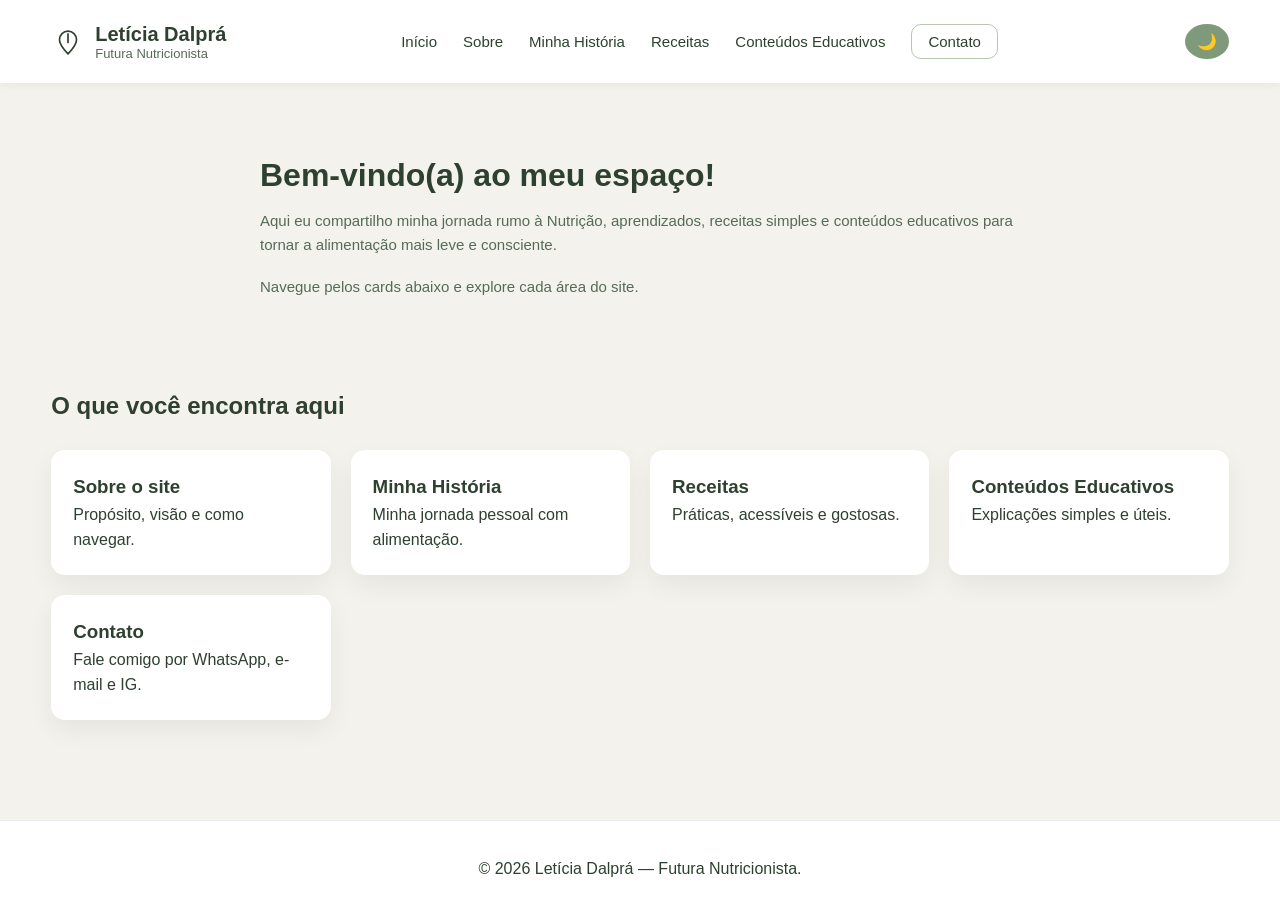
==== index.html @ 071155ed "Add files via upload" ====
<!doctype html>
<html lang="pt-BR">
<head>
  <meta charset="utf-8"/>
  <meta name="viewport" content="width=device-width, initial-scale=1"/>
  <title>Letícia Dalprá — Início</title>
  <link rel="stylesheet" href="style.css">
</head>
<body>

<header class="site-header">
  <div class="container header-inner">
    <div class="brand">
      <svg viewBox="0 0 24 24" width="34" height="34" fill="none" stroke="currentColor" stroke-width="1.2">
        <path d="M12 21s-6-5.5-6-10a6 6 0 0 1 12 0c0 4.5-6 10-6 10z"/><path d="M12 7v6" stroke-linecap="round"/>
      </svg>
      <div>
        <h1>Letícia Dalprá</h1>
        <p class="micro">Futura Nutricionista</p>
      </div>
    </div>

    <nav class="main-nav">
      <ul>
        <li><a href="index.html">Início</a></li>
        <li><a href="sobre.html">Sobre</a></li>
        <li><a href="historia.html">Minha História</a></li>
        <li><a href="receitas.html">Receitas</a></li>
        <li><a href="conteudos.html">Conteúdos Educativos</a></li>
        <li><a href="contato.html" class="btn-ghost">Contato</a></li>
      </ul>
    </nav>

    <button id="darkToggle" class="dark-toggle" aria-label="Alternar modo escuro">🌙</button>
  </div>
</header>

<section class="hero-pro index-intro">
  <div class="container hero-pro-inner single-col">
    <div class="hero-pro-text fade-in">
      <h2 class="hero-pro-nome">Bem-vindo(a) ao meu espaço!</h2>
      <p class="hero-pro-desc">
        Aqui eu compartilho minha jornada rumo à Nutrição, aprendizados, receitas simples
        e conteúdos educativos para tornar a alimentação mais leve e consciente.
      </p>
      <p class="hero-pro-desc">
        Navegue pelos cards abaixo e explore cada área do site.
      </p>
    </div>
  </div>
</section>

<section class="index-cards">
  <div class="container">
    <h2 class="index-cards-title">O que você encontra aqui</h2>
    <div class="index-cards-grid">
      <a href="sobre.html" class="index-card slide-up"><h3>Sobre o site</h3><p>Propósito, visão e como navegar.</p></a>
      <a href="historia.html" class="index-card slide-up"><h3>Minha História</h3><p>Minha jornada pessoal com alimentação.</p></a>
      <a href="receitas.html" class="index-card slide-up"><h3>Receitas</h3><p>Práticas, acessíveis e gostosas.</p></a>
      <a href="conteudos.html" class="index-card slide-up"><h3>Conteúdos Educativos</h3><p>Explicações simples e úteis.</p></a>
      <a href="contato.html" class="index-card slide-up"><h3>Contato</h3><p>Fale comigo por WhatsApp, e-mail e IG.</p></a>
    </div>
  </div>
</section>

<footer class="site-footer">
  <div class="container">
    <p>© <span id="year"></span> Letícia Dalprá — Futura Nutricionista.</p>
  </div>
</footer>

<script>
  // ano
  document.getElementById('year').textContent = new Date().getFullYear();
  // dark mode
  const toggle = document.getElementById('darkToggle');
  if(localStorage.getItem('darkMode') === 'true'){ document.documentElement.classList.add('dark'); }
  toggle.addEventListener('click', () => {
    document.documentElement.classList.toggle('dark');
    localStorage.setItem('darkMode', document.documentElement.classList.contains('dark'));
  });
</script>
</body>
</html>
---- style.css ----
/* ===========================
   VARIÁVEIS + BASE
=========================== */
:root {
  --sage-900: #2e4030;
  --sage-700: #556b56;
  --sage-500: #7f9a7b;
  --sage-300: #b7c7b0;

  --sand-100: #f4f2ec;
  --white: #ffffff;

  --ease: cubic-bezier(0.25, 0.1, 0.25, 1);

  /* modo claro */
  --bg-light: #f4f2ec;
  --text-light: #2e4030;
  --card-light: #ffffff;
  --accent-light: #7f9a7b;

  /* modo escuro */
  --bg-dark: #1d1f1b;
  --text-dark: #e6e6e6;
  --card-dark: #2a2c27;
  --accent-dark: #b4e2b0;
}

* {
  margin: 0;
  padding: 0;
  box-sizing: border-box;
}

body {
  font-family: "Poppins", sans-serif;
  background: var(--sand-100);
  color: var(--sage-900);
  line-height: 1.6;
}

img {
  max-width: 100%;
  display: block;
}

.container {
  width: min(1200px, 92%);
  margin: auto;
}

/* ===========================
   HEADER
=========================== */
.site-header {
  position: fixed;
  top: 0;
  width: 100%;
  background: var(--white);
  box-shadow: 0 2px 10px rgba(0, 0, 0, 0.05);
  z-index: 900;
}

.header-inner {
  display: flex;
  justify-content: space-between;
  align-items: center;
  padding: 18px 0;
}

.brand {
  display: flex;
  gap: 10px;
  align-items: center;
}

.brand h1 {
  font-size: 20px;
  font-weight: 700;
  color: var(--sage-900);
}

.micro {
  font-size: 13px;
  margin-top: -6px;
  color: var(--sage-700);
}

.main-nav ul {
  display: flex;
  gap: 26px;
  list-style: none;
}

.main-nav a {
  text-decoration: none;
  font-size: 15px;
  color: var(--sage-900);
  transition: 0.25s var(--ease);
}

.main-nav a:hover {
  color: var(--sage-500);
}

.btn-ghost {
  padding: 8px 16px;
  border-radius: 10px;
  border: 1.5px solid var(--sage-300);
}

/* botão dark mode */
.dark-toggle {
  background: var(--sage-500);
  border: none;
  color: white;
  cursor: pointer;
  padding: 8px 12px;
  border-radius: 50%;
  font-size: 16px;
  transition: 0.25s;
  margin-left: 12px;
}

.dark-toggle:hover {
  background: var(--sage-700);
}

/* ===========================
   HERO
=========================== */
.hero-pro {
  padding-top: 150px;
  padding-bottom: 70px;
}

.hero-pro-inner.single-col {
  text-align: left;
  max-width: 760px;
}

.hero-pro-nome {
  font-size: 32px;
  font-weight: 700;
  margin-bottom: 8px;
}

.hero-pro-desc {
  margin-bottom: 18px;
  color: var(--sage-700);
  font-size: 15px;
}

/* ===========================
   HOME - CARDS
=========================== */
.index-cards {
  padding-bottom: 100px;
}

.index-cards-title {
  font-size: 24px;
  margin-bottom: 24px;
  font-weight: 600;
}

.index-cards-grid {
  display: grid;
  grid-template-columns: repeat(auto-fit, minmax(260px, 1fr));
  gap: 20px;
}

.index-card {
  background: #fff;
  padding: 22px;
  border-radius: 14px;
  box-shadow: 0 10px 26px rgba(0,0,0,0.06);
  text-decoration: none;
  color: var(--sage-900);
  transition: 0.25s var(--ease);
}

.index-card:hover {
  transform: translateY(-4px);
}

/* ===========================
   SOBRE
=========================== */
.sobre-pro {
  padding-top: 170px;
  padding-bottom: 80px;
}

.sobre-pro-inner.no-photo {
  max-width: 760px;
}

.sobre-pro-titulo {
  font-size: 30px;
  margin-bottom: 22px;
  position: relative;
}

.sobre-pro-titulo::after {
  content: "";
  width: 70px;
  height: 3px;
  background: var(--sage-500);
  border-radius: 3px;
  display: block;
  margin-top: 8px;
}

.sobre-pro-desc {
  margin-bottom: 22px;
  line-height: 1.75;
  color: var(--sage-700);
}

/* ===========================
   HISTÓRIA - FOTO LATERAL
=========================== */
.historia-pro {
  padding-top: 150px;
  padding-bottom: 80px;
}

.historia-pro-inner {
  display: grid;
  grid-template-columns: 340px 1fr;
  gap: 40px;
}

.historia-pro-foto img {
  width: 100%;
  height: 420px;
  object-fit: cover;
  border-radius: 12px;
}

/* ===========================
   RECEITAS + CONTEÚDOS — CARDS
=========================== */
.receitas-section {
  padding-top: 150px;
  padding-bottom: 80px;
}

.receitas-grid {
  display: grid;
  grid-template-columns: repeat(auto-fit, minmax(260px, 1fr));
  gap: 22px;
}

.receita-card {
  background: #fff;
  border-radius: 14px;
  padding: 12px;
  text-decoration: none;
  color: var(--sage-900);
  box-shadow: 0 12px 28px rgba(0,0,0,0.06);
  transition: 0.25s;
}

.receita-card:hover {
  transform: translateY(-4px);
}

.receita-card img {
  width: 100%;
  height: 180px;
  border-radius: 10px;
  object-fit: cover;
}

.receita-card h3 {
  margin-top: 12px;
  text-align: center;
  font-size: 17px;
}

/* ===========================
   RECEITA INDIVIDUAL
=========================== */
.receita-page {
  padding-top: 150px;
  padding-bottom: 60px;
}

.receita-foto {
  width: 100%;
  height: 280px;
  border-radius: 12px;
  object-fit: cover;
  margin-bottom: 22px;
}

.receita-title {
  font-size: 28px;
  margin-bottom: 16px;
}

.btn-voltar {
  display: inline-block;
  margin-top: 35px;
  padding: 10px 18px;
  background: var(--sage-500);
  color: #fff;
  text-decoration: none;
  border-radius: 10px;
  float: right;
  transition: 0.25s;
}

.btn-voltar:hover {
  background: var(--sage-700);
}

/* ===========================
   CONTATO - CARDS + FOTO
=========================== */
.contato-pro {
  padding-top: 150px;
  padding-bottom: 80px;
}

.contato-inner {
  display: grid;
  grid-template-columns: 1fr 320px;
  gap: 40px;
}

.contato-title {
  font-size: 28px;
  font-weight: 600;
  margin-bottom: 12px;
}

.contato-sub {
  margin-bottom: 24px;
  color: var(--sage-700);
}

.card-click {
  display: flex;
  align-items: center;
  gap: 14px;
  padding: 18px;
  background: #fff;
  border-radius: 14px;
  text-decoration: none;
  color: var(--sage-900);
  box-shadow: 0 10px 24px rgba(0,0,0,0.07);
  transition: 0.25s;
}

.card-click:hover {
  transform: translateY(-4px);
}

.card-click svg {
  stroke: var(--sage-500);
  transition: 0.25s;
}

.card-click:hover svg {
  stroke: var(--sage-700);
}

.contato-foto img {
  width: 100%;
  height: 320px;
  border-radius: 14px;
  object-fit: cover;
}

/* botão enviar */
.btn-fale {
  display: block;
  margin-top: 25px;
  padding: 14px;
  background: var(--sage-500);
  color: #fff;
  border-radius: 12px;
  font-weight: 600;
  text-align: center;
  text-decoration: none;
}

/* ===========================
   FOOTER
=========================== */
.site-footer {
  padding: 35px;
  background: var(--white);
  border-top: 1px solid rgba(0,0,0,0.08);
  text-align: center;
}

.site-footer a {
  text-decoration: none;
  color: var(--sage-700);
}

/* ===========================
   DARK MODE
=========================== */

.dark body {
  background: var(--bg-dark);
  color: var(--text-dark);
}

.dark .site-header {
  background: #252722;
}

.dark .main-nav a {
  color: var(--text-dark);
}

.dark .index-card,
.dark .receita-card,
.dark .card-click,
.dark .card {
  background: var(--card-dark);
}

.dark h1, .dark h2, .dark h3, .dark p, .dark li {
  color: var(--text-dark);
}

.dark .btn-fale {
  background: var(--accent-dark);
  color: #1d1f1b;
}

/* ===========================
   ANIMAÇÕES
=========================== */

.fade-in {
  opacity: 0;
  animation: fadeIn 0.7s ease forwards;
}

.slide-up {
  opacity: 0;
  transform: translateY(20px);
  animation: slideUp 0.7s ease forwards;
}

@keyframes fadeIn { to { opacity: 1; } }
@keyframes slideUp { to { opacity: 1; transform: translateY(0); } }

/* ===========================
   RESPONSIVO
=========================== */
@media(max-width: 900px){

  .main-nav ul {
    display: none;
  }

  .nav-toggle {
    display: block;
  }

  .historia-pro-inner,
  .contato-inner {
    grid-template-columns: 1fr;
  }

  .contato-foto img {
    height: 300px;
    margin-top: 20px;
  }
}
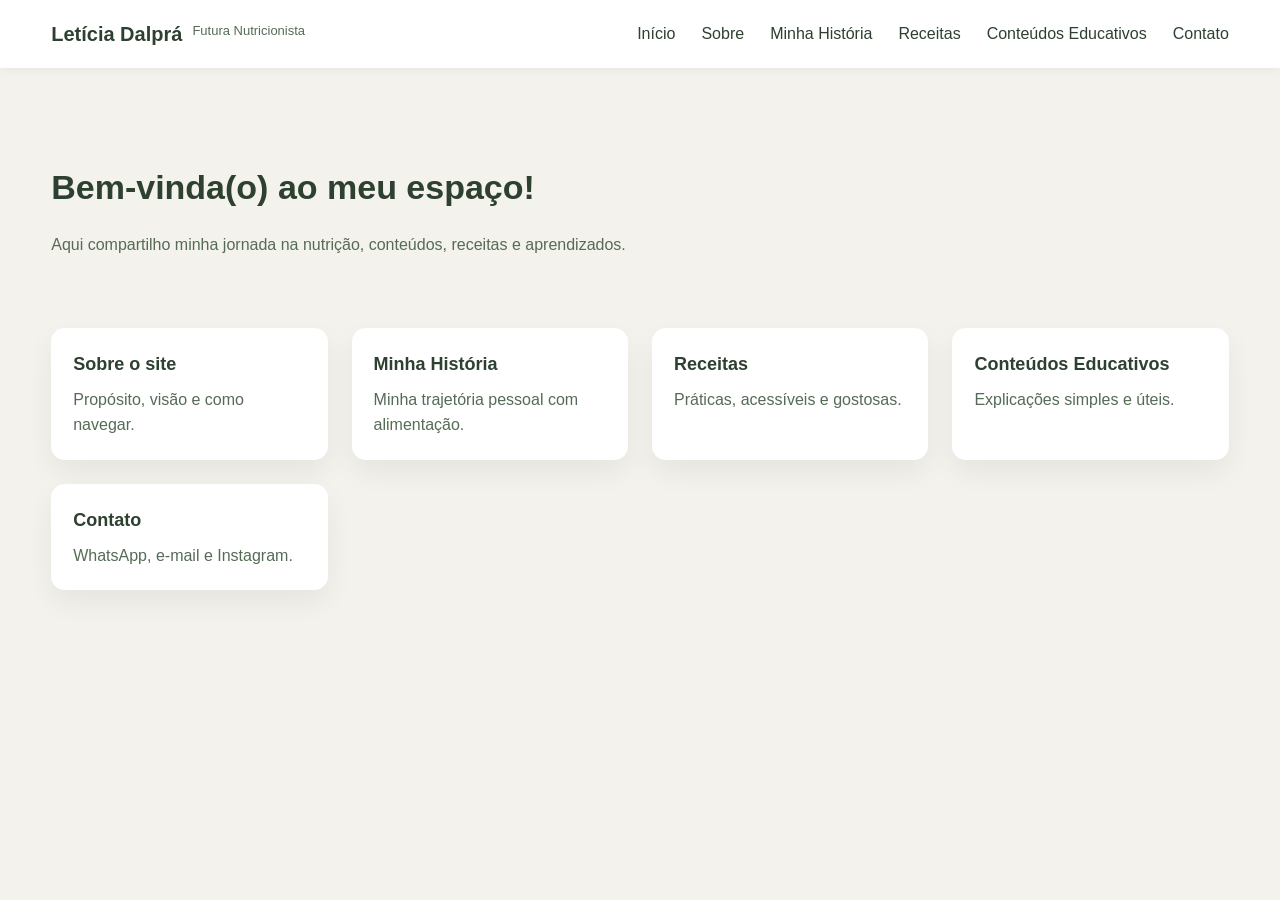
==== commit d017680c: "Update index.html" ====
--- a/index.html
+++ b/index.html
@@ -1,23 +1,18 @@
-<!doctype html>
+<!DOCTYPE html>
 <html lang="pt-BR">
 <head>
-  <meta charset="utf-8"/>
-  <meta name="viewport" content="width=device-width, initial-scale=1"/>
-  <title>Letícia Dalprá — Início</title>
+  <meta charset="UTF-8">
+  <meta name="viewport" content="width=device-width, initial-scale=1.0">
+  <title>Letícia Dalprá — Futura Nutricionista</title>
   <link rel="stylesheet" href="style.css">
 </head>
+
 <body>
-
 <header class="site-header">
   <div class="container header-inner">
     <div class="brand">
-      <svg viewBox="0 0 24 24" width="34" height="34" fill="none" stroke="currentColor" stroke-width="1.2">
-        <path d="M12 21s-6-5.5-6-10a6 6 0 0 1 12 0c0 4.5-6 10-6 10z"/><path d="M12 7v6" stroke-linecap="round"/>
-      </svg>
-      <div>
-        <h1>Letícia Dalprá</h1>
-        <p class="micro">Futura Nutricionista</p>
-      </div>
+      <h1>Letícia Dalprá</h1>
+      <div class="micro">Futura Nutricionista</div>
     </div>
 
     <nav class="main-nav">
@@ -27,58 +22,47 @@
         <li><a href="historia.html">Minha História</a></li>
         <li><a href="receitas.html">Receitas</a></li>
         <li><a href="conteudos.html">Conteúdos Educativos</a></li>
-        <li><a href="contato.html" class="btn-ghost">Contato</a></li>
+        <li><a href="contato.html">Contato</a></li>
       </ul>
     </nav>
-
-    <button id="darkToggle" class="dark-toggle" aria-label="Alternar modo escuro">🌙</button>
   </div>
 </header>
 
-<section class="hero-pro index-intro">
-  <div class="container hero-pro-inner single-col">
-    <div class="hero-pro-text fade-in">
-      <h2 class="hero-pro-nome">Bem-vindo(a) ao meu espaço!</h2>
-      <p class="hero-pro-desc">
-        Aqui eu compartilho minha jornada rumo à Nutrição, aprendizados, receitas simples
-        e conteúdos educativos para tornar a alimentação mais leve e consciente.
-      </p>
-      <p class="hero-pro-desc">
-        Navegue pelos cards abaixo e explore cada área do site.
-      </p>
-    </div>
+<section class="hero container">
+  <h2>Bem-vinda(o) ao meu espaço!</h2>
+  <p>Aqui compartilho minha jornada na nutrição, conteúdos, receitas e aprendizados.</p>
+</section>
+
+<section class="index-cards container">
+  <div class="index-cards-grid">
+
+    <a href="sobre.html" class="index-card">
+      <h3>Sobre o site</h3>
+      <p>Propósito, visão e como navegar.</p>
+    </a>
+
+    <a href="historia.html" class="index-card">
+      <h3>Minha História</h3>
+      <p>Minha trajetória pessoal com alimentação.</p>
+    </a>
+
+    <a href="receitas.html" class="index-card">
+      <h3>Receitas</h3>
+      <p>Práticas, acessíveis e gostosas.</p>
+    </a>
+
+    <a href="conteudos.html" class="index-card">
+      <h3>Conteúdos Educativos</h3>
+      <p>Explicações simples e úteis.</p>
+    </a>
+
+    <a href="contato.html" class="index-card">
+      <h3>Contato</h3>
+      <p>WhatsApp, e-mail e Instagram.</p>
+    </a>
+
   </div>
 </section>
 
-<section class="index-cards">
-  <div class="container">
-    <h2 class="index-cards-title">O que você encontra aqui</h2>
-    <div class="index-cards-grid">
-      <a href="sobre.html" class="index-card slide-up"><h3>Sobre o site</h3><p>Propósito, visão e como navegar.</p></a>
-      <a href="historia.html" class="index-card slide-up"><h3>Minha História</h3><p>Minha jornada pessoal com alimentação.</p></a>
-      <a href="receitas.html" class="index-card slide-up"><h3>Receitas</h3><p>Práticas, acessíveis e gostosas.</p></a>
-      <a href="conteudos.html" class="index-card slide-up"><h3>Conteúdos Educativos</h3><p>Explicações simples e úteis.</p></a>
-      <a href="contato.html" class="index-card slide-up"><h3>Contato</h3><p>Fale comigo por WhatsApp, e-mail e IG.</p></a>
-    </div>
-  </div>
-</section>
-
-<footer class="site-footer">
-  <div class="container">
-    <p>© <span id="year"></span> Letícia Dalprá — Futura Nutricionista.</p>
-  </div>
-</footer>
-
-<script>
-  // ano
-  document.getElementById('year').textContent = new Date().getFullYear();
-  // dark mode
-  const toggle = document.getElementById('darkToggle');
-  if(localStorage.getItem('darkMode') === 'true'){ document.documentElement.classList.add('dark'); }
-  toggle.addEventListener('click', () => {
-    document.documentElement.classList.toggle('dark');
-    localStorage.setItem('darkMode', document.documentElement.classList.contains('dark'));
-  });
-</script>
 </body>
-</html>+</html>
--- a/style.css
+++ b/style.css
@@ -12,40 +12,34 @@
 
   --ease: cubic-bezier(0.25, 0.1, 0.25, 1);
 
-  /* modo claro */
   --bg-light: #f4f2ec;
   --text-light: #2e4030;
   --card-light: #ffffff;
   --accent-light: #7f9a7b;
 
-  /* modo escuro */
   --bg-dark: #1d1f1b;
   --text-dark: #e6e6e6;
   --card-dark: #2a2c27;
   --accent-dark: #b4e2b0;
 }
 
-* {
-  margin: 0;
-  padding: 0;
-  box-sizing: border-box;
-}
+* { margin: 0; padding: 0; box-sizing: border-box; }
 
 body {
   font-family: "Poppins", sans-serif;
-  background: var(--sand-100);
+  background: var(--bg-light);
   color: var(--sage-900);
   line-height: 1.6;
+}
+
+.container {
+  width: min(1200px, 92%);
+  margin: auto;
 }
 
 img {
   max-width: 100%;
   display: block;
-}
-
-.container {
-  width: min(1200px, 92%);
-  margin: auto;
 }
 
 /* ===========================
@@ -56,8 +50,8 @@
   top: 0;
   width: 100%;
   background: var(--white);
-  box-shadow: 0 2px 10px rgba(0, 0, 0, 0.05);
-  z-index: 900;
+  box-shadow: 0 2px 10px rgba(0,0,0,0.05);
+  z-index: 999;
 }
 
 .header-inner {
@@ -68,411 +62,219 @@
 }
 
 .brand {
-  display: flex;
-  gap: 10px;
-  align-items: center;
+  display:flex;
+  gap:10px;
+  align-items:center;
 }
 
 .brand h1 {
-  font-size: 20px;
-  font-weight: 700;
-  color: var(--sage-900);
+  font-size:20px;
+  font-weight:700;
 }
 
 .micro {
-  font-size: 13px;
-  margin-top: -6px;
-  color: var(--sage-700);
+  font-size:13px;
+  margin-top:-6px;
+  color:var(--sage-700);
 }
 
 .main-nav ul {
-  display: flex;
-  gap: 26px;
-  list-style: none;
+  list-style:none;
+  display:flex;
+  gap:26px;
 }
 
 .main-nav a {
-  text-decoration: none;
-  font-size: 15px;
-  color: var(--sage-900);
-  transition: 0.25s var(--ease);
-}
-
-.main-nav a:hover {
-  color: var(--sage-500);
-}
-
-.btn-ghost {
-  padding: 8px 16px;
-  border-radius: 10px;
-  border: 1.5px solid var(--sage-300);
-}
-
-/* botão dark mode */
-.dark-toggle {
-  background: var(--sage-500);
-  border: none;
-  color: white;
-  cursor: pointer;
-  padding: 8px 12px;
-  border-radius: 50%;
-  font-size: 16px;
-  transition: 0.25s;
-  margin-left: 12px;
-}
-
-.dark-toggle:hover {
-  background: var(--sage-700);
-}
-
-/* ===========================
-   HERO
-=========================== */
-.hero-pro {
-  padding-top: 150px;
-  padding-bottom: 70px;
-}
-
-.hero-pro-inner.single-col {
-  text-align: left;
-  max-width: 760px;
-}
-
-.hero-pro-nome {
-  font-size: 32px;
-  font-weight: 700;
-  margin-bottom: 8px;
-}
-
-.hero-pro-desc {
-  margin-bottom: 18px;
-  color: var(--sage-700);
-  font-size: 15px;
-}
-
-/* ===========================
-   HOME - CARDS
-=========================== */
+  text-decoration:none;
+  color:var(--sage-900);
+  transition:.25s var(--ease);
+}
+
+.main-nav a:hover { color:var(--sage-500); }
+
+/* ===========================
+   HOME CARDS
+=========================== */
+.hero {
+  padding-top:160px;
+  padding-bottom:70px;
+}
+
+.hero h2 {
+  font-size:34px;
+  margin-bottom:18px;
+}
+
+.hero p {
+  font-size:16px;
+  color:var(--sage-700);
+}
+
 .index-cards {
-  padding-bottom: 100px;
-}
-
-.index-cards-title {
-  font-size: 24px;
-  margin-bottom: 24px;
-  font-weight: 600;
+  padding-bottom:100px;
 }
 
 .index-cards-grid {
-  display: grid;
-  grid-template-columns: repeat(auto-fit, minmax(260px, 1fr));
-  gap: 20px;
+  display:grid;
+  grid-template-columns: repeat(auto-fill, minmax(240px, 1fr));
+  gap:24px;
+  justify-content:center;
 }
 
 .index-card {
-  background: #fff;
-  padding: 22px;
-  border-radius: 14px;
-  box-shadow: 0 10px 26px rgba(0,0,0,0.06);
-  text-decoration: none;
-  color: var(--sage-900);
-  transition: 0.25s var(--ease);
-}
-
-.index-card:hover {
-  transform: translateY(-4px);
+  background:#fff;
+  padding:22px;
+  border-radius:14px;
+  text-decoration:none;
+  color:var(--sage-900);
+  box-shadow:0 12px 28px rgba(0,0,0,.06);
+  transition:.25s var(--ease);
+}
+
+.index-card:hover { transform:translateY(-4px); }
+
+.index-card h3 {
+  font-size:18px;
+  margin-bottom:8px;
+}
+
+.index-card p {
+  color:var(--sage-700);
 }
 
 /* ===========================
    SOBRE
 =========================== */
-.sobre-pro {
-  padding-top: 170px;
-  padding-bottom: 80px;
-}
-
-.sobre-pro-inner.no-photo {
-  max-width: 760px;
-}
-
-.sobre-pro-titulo {
-  font-size: 30px;
-  margin-bottom: 22px;
-  position: relative;
-}
-
-.sobre-pro-titulo::after {
-  content: "";
-  width: 70px;
-  height: 3px;
-  background: var(--sage-500);
-  border-radius: 3px;
-  display: block;
-  margin-top: 8px;
-}
-
-.sobre-pro-desc {
-  margin-bottom: 22px;
-  line-height: 1.75;
-  color: var(--sage-700);
-}
-
-/* ===========================
-   HISTÓRIA - FOTO LATERAL
-=========================== */
-.historia-pro {
-  padding-top: 150px;
-  padding-bottom: 80px;
-}
-
-.historia-pro-inner {
-  display: grid;
-  grid-template-columns: 340px 1fr;
-  gap: 40px;
-}
-
-.historia-pro-foto img {
-  width: 100%;
-  height: 420px;
-  object-fit: cover;
-  border-radius: 12px;
+.page {
+  padding-top:150px;
+  padding-bottom:80px;
+}
+
+.page-title {
+  font-size:32px;
+  margin-bottom:20px;
+  position:relative;
+}
+
+.page-title::after {
+  content:"";
+  width:70px;
+  height:3px;
+  background:var(--sage-500);
+  border-radius:3px;
+  display:block;
+  margin-top:8px;
+}
+
+.page-text {
+  color:var(--sage-700);
+  max-width:780px;
+  margin-bottom:20px;
+  line-height:1.75;
+}
+
+/* ===========================
+   HISTÓRIA (FOTO LATERAL)
+=========================== */
+.historia-grid {
+  display:grid;
+  grid-template-columns:340px 1fr;
+  gap:40px;
+}
+
+.historia-grid img {
+  width:100%;
+  height:420px;
+  border-radius:12px;
+  object-fit:cover;
 }
 
 /* ===========================
    RECEITAS + CONTEÚDOS — CARDS
 =========================== */
-.receitas-section {
-  padding-top: 150px;
-  padding-bottom: 80px;
-}
-
-.receitas-grid {
-  display: grid;
-  grid-template-columns: repeat(auto-fit, minmax(260px, 1fr));
-  gap: 22px;
-}
-
-.receita-card {
-  background: #fff;
-  border-radius: 14px;
-  padding: 12px;
-  text-decoration: none;
-  color: var(--sage-900);
-  box-shadow: 0 12px 28px rgba(0,0,0,0.06);
-  transition: 0.25s;
-}
-
-.receita-card:hover {
-  transform: translateY(-4px);
-}
-
-.receita-card img {
-  width: 100%;
-  height: 180px;
-  border-radius: 10px;
-  object-fit: cover;
-}
-
-.receita-card h3 {
-  margin-top: 12px;
-  text-align: center;
-  font-size: 17px;
-}
-
-/* ===========================
-   RECEITA INDIVIDUAL
-=========================== */
-.receita-page {
-  padding-top: 150px;
-  padding-bottom: 60px;
-}
-
-.receita-foto {
-  width: 100%;
-  height: 280px;
-  border-radius: 12px;
-  object-fit: cover;
-  margin-bottom: 22px;
-}
-
-.receita-title {
-  font-size: 28px;
-  margin-bottom: 16px;
-}
-
+.grid-cards {
+  display:grid;
+  grid-template-columns:repeat(auto-fill, minmax(260px,1fr));
+  gap:22px;
+}
+
+.card-item {
+  background:#fff;
+  text-decoration:none;
+  color:var(--sage-900);
+  padding:12px;
+  border-radius:14px;
+  box-shadow:0 12px 28px rgba(0,0,0,.06);
+  transition:.25s;
+}
+
+.card-item:hover {
+  transform:translateY(-4px);
+}
+
+.card-item img {
+  width:100%;
+  height:180px;
+  border-radius:10px;
+  object-fit:cover;
+}
+
+.card-item h3 {
+  text-align:center;
+  margin-top:12px;
+  font-size:17px;
+}
+
+/* ===========================
+   PÁGINA INDIVIDUAL
+=========================== */
+.page-photo {
+  width:100%;
+  height:280px;
+  border-radius:12px;
+  object-fit:cover;
+  margin-bottom:22px;
+}
+
+.page-subtitle {
+  font-size:26px;
+  margin-bottom:16px;
+}
+
+/* ===========================
+   BOTÃO VOLTAR (FUNCIONAL)
+=========================== */
 .btn-voltar {
-  display: inline-block;
-  margin-top: 35px;
-  padding: 10px 18px;
+  position: fixed;
+  bottom: 24px;
+  right: 24px;
   background: var(--sage-500);
   color: #fff;
+  padding: 12px 20px;
+  border-radius: 12px;
+  font-size: 16px;
+  font-weight: 600;
   text-decoration: none;
-  border-radius: 10px;
-  float: right;
-  transition: 0.25s;
+  box-shadow: 0 6px 18px rgba(0,0,0,.15);
+  transition:.25s;
+  z-index:999;
 }
 
 .btn-voltar:hover {
-  background: var(--sage-700);
-}
-
-/* ===========================
-   CONTATO - CARDS + FOTO
-=========================== */
-.contato-pro {
-  padding-top: 150px;
-  padding-bottom: 80px;
-}
-
-.contato-inner {
-  display: grid;
-  grid-template-columns: 1fr 320px;
-  gap: 40px;
-}
-
-.contato-title {
-  font-size: 28px;
-  font-weight: 600;
-  margin-bottom: 12px;
-}
-
-.contato-sub {
-  margin-bottom: 24px;
-  color: var(--sage-700);
-}
-
-.card-click {
-  display: flex;
-  align-items: center;
-  gap: 14px;
-  padding: 18px;
-  background: #fff;
-  border-radius: 14px;
-  text-decoration: none;
-  color: var(--sage-900);
-  box-shadow: 0 10px 24px rgba(0,0,0,0.07);
-  transition: 0.25s;
-}
-
-.card-click:hover {
-  transform: translateY(-4px);
-}
-
-.card-click svg {
-  stroke: var(--sage-500);
-  transition: 0.25s;
-}
-
-.card-click:hover svg {
-  stroke: var(--sage-700);
-}
-
-.contato-foto img {
-  width: 100%;
-  height: 320px;
-  border-radius: 14px;
-  object-fit: cover;
-}
-
-/* botão enviar */
-.btn-fale {
-  display: block;
-  margin-top: 25px;
-  padding: 14px;
-  background: var(--sage-500);
-  color: #fff;
-  border-radius: 12px;
-  font-weight: 600;
-  text-align: center;
-  text-decoration: none;
-}
-
-/* ===========================
-   FOOTER
-=========================== */
-.site-footer {
-  padding: 35px;
-  background: var(--white);
-  border-top: 1px solid rgba(0,0,0,0.08);
-  text-align: center;
-}
-
-.site-footer a {
-  text-decoration: none;
-  color: var(--sage-700);
-}
-
-/* ===========================
-   DARK MODE
-=========================== */
-
-.dark body {
-  background: var(--bg-dark);
-  color: var(--text-dark);
-}
-
-.dark .site-header {
-  background: #252722;
-}
-
-.dark .main-nav a {
-  color: var(--text-dark);
-}
-
+  background:var(--sage-700);
+  transform:translateY(-3px);
+}
+
+/* DARK MODE */
+.dark body { background:var(--bg-dark); color:var(--text-dark); }
 .dark .index-card,
-.dark .receita-card,
-.dark .card-click,
-.dark .card {
-  background: var(--card-dark);
-}
-
-.dark h1, .dark h2, .dark h3, .dark p, .dark li {
-  color: var(--text-dark);
-}
-
-.dark .btn-fale {
-  background: var(--accent-dark);
-  color: #1d1f1b;
-}
-
-/* ===========================
-   ANIMAÇÕES
-=========================== */
-
-.fade-in {
-  opacity: 0;
-  animation: fadeIn 0.7s ease forwards;
-}
-
-.slide-up {
-  opacity: 0;
-  transform: translateY(20px);
-  animation: slideUp 0.7s ease forwards;
-}
-
-@keyframes fadeIn { to { opacity: 1; } }
-@keyframes slideUp { to { opacity: 1; transform: translateY(0); } }
+.dark .card-item { background:var(--card-dark); }
+.dark h1, .dark h2, .dark h3, .dark p, .dark li { color:var(--text-dark); }
+.dark .btn-voltar { background:var(--accent-dark); color:#1d1f1b; }
 
 /* ===========================
    RESPONSIVO
 =========================== */
-@media(max-width: 900px){
-
-  .main-nav ul {
-    display: none;
-  }
-
-  .nav-toggle {
-    display: block;
-  }
-
-  .historia-pro-inner,
-  .contato-inner {
-    grid-template-columns: 1fr;
-  }
-
-  .contato-foto img {
-    height: 300px;
-    margin-top: 20px;
-  }
-}+@media (max-width:900px){
+  .historia-grid { grid-template-columns:1fr; }
+}
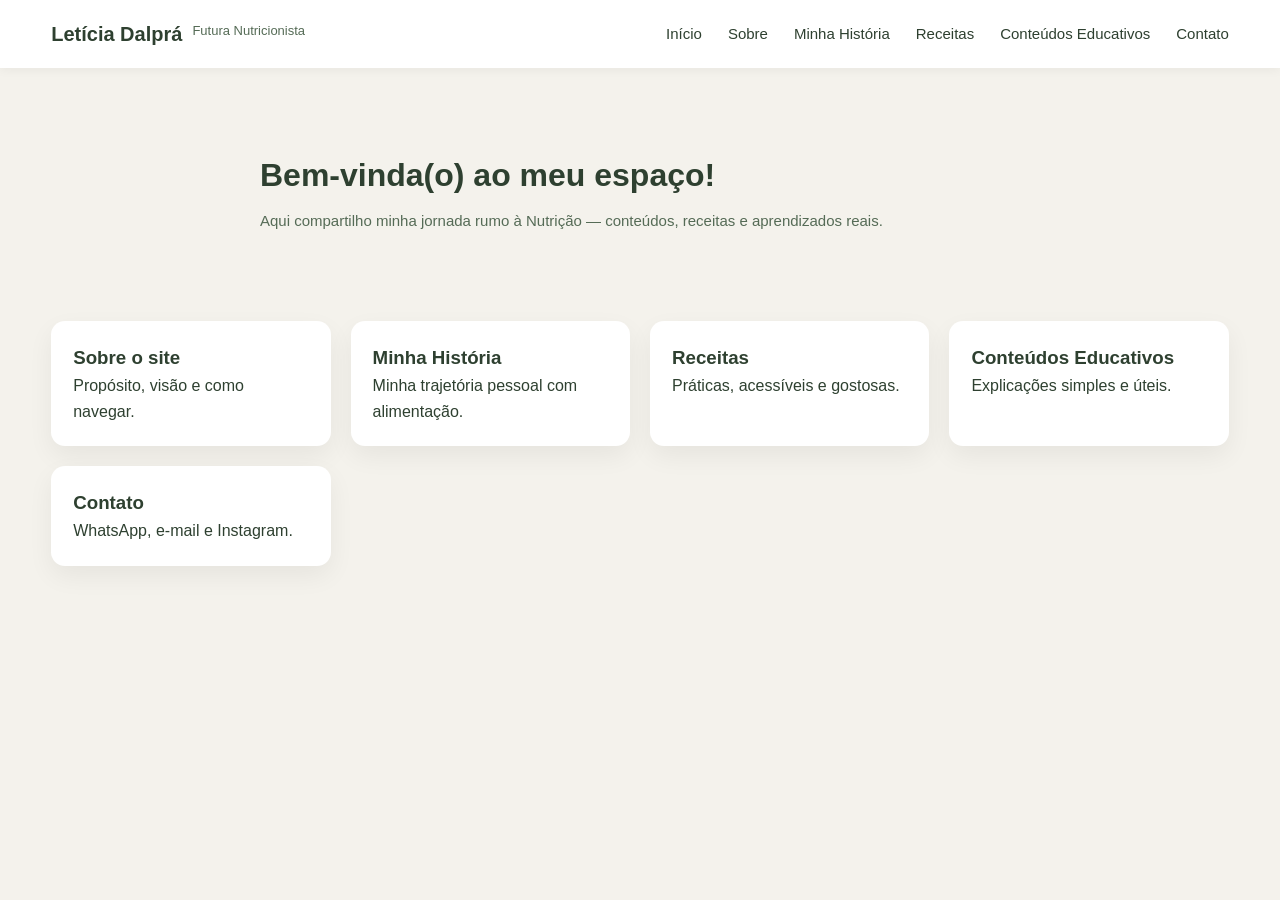
==== commit ff532dcb: "Update index.html" ====
--- a/index.html
+++ b/index.html
@@ -28,9 +28,13 @@
   </div>
 </header>
 
-<section class="hero container">
-  <h2>Bem-vinda(o) ao meu espaço!</h2>
-  <p>Aqui compartilho minha jornada na nutrição, conteúdos, receitas e aprendizados.</p>
+<section class="hero-pro">
+  <div class="container hero-pro-inner single-col fade-in">
+      <h1 class="hero-pro-nome">Bem-vinda(o) ao meu espaço!</h1>
+      <p class="hero-pro-desc">
+        Aqui compartilho minha jornada rumo à Nutrição — conteúdos, receitas e aprendizados reais.
+      </p>
+  </div>
 </section>
 
 <section class="index-cards container">
@@ -66,3 +70,4 @@
 
 </body>
 </html>
+
--- a/style.css
+++ b/style.css
@@ -12,34 +12,40 @@
 
   --ease: cubic-bezier(0.25, 0.1, 0.25, 1);
 
+  /* modo claro */
   --bg-light: #f4f2ec;
   --text-light: #2e4030;
   --card-light: #ffffff;
   --accent-light: #7f9a7b;
 
+  /* modo escuro */
   --bg-dark: #1d1f1b;
   --text-dark: #e6e6e6;
   --card-dark: #2a2c27;
   --accent-dark: #b4e2b0;
 }
 
-* { margin: 0; padding: 0; box-sizing: border-box; }
+* {
+  margin: 0;
+  padding: 0;
+  box-sizing: border-box;
+}
 
 body {
   font-family: "Poppins", sans-serif;
-  background: var(--bg-light);
+  background: var(--sand-100);
   color: var(--sage-900);
   line-height: 1.6;
+}
+
+img {
+  max-width: 100%;
+  display: block;
 }
 
 .container {
   width: min(1200px, 92%);
   margin: auto;
-}
-
-img {
-  max-width: 100%;
-  display: block;
 }
 
 /* ===========================
@@ -50,8 +56,8 @@
   top: 0;
   width: 100%;
   background: var(--white);
-  box-shadow: 0 2px 10px rgba(0,0,0,0.05);
-  z-index: 999;
+  box-shadow: 0 2px 10px rgba(0, 0, 0, 0.05);
+  z-index: 900;
 }
 
 .header-inner {
@@ -62,219 +68,427 @@
 }
 
 .brand {
-  display:flex;
-  gap:10px;
-  align-items:center;
+  display: flex;
+  gap: 10px;
+  align-items: center;
 }
 
 .brand h1 {
-  font-size:20px;
-  font-weight:700;
+  font-size: 20px;
+  font-weight: 700;
+  color: var(--sage-900);
 }
 
 .micro {
-  font-size:13px;
-  margin-top:-6px;
-  color:var(--sage-700);
+  font-size: 13px;
+  margin-top: -6px;
+  color: var(--sage-700);
 }
 
 .main-nav ul {
-  list-style:none;
-  display:flex;
-  gap:26px;
+  display: flex;
+  gap: 26px;
+  list-style: none;
 }
 
 .main-nav a {
-  text-decoration:none;
-  color:var(--sage-900);
-  transition:.25s var(--ease);
-}
-
-.main-nav a:hover { color:var(--sage-500); }
-
-/* ===========================
-   HOME CARDS
-=========================== */
-.hero {
-  padding-top:160px;
-  padding-bottom:70px;
-}
-
-.hero h2 {
-  font-size:34px;
-  margin-bottom:18px;
-}
-
-.hero p {
-  font-size:16px;
-  color:var(--sage-700);
-}
-
+  text-decoration: none;
+  font-size: 15px;
+  color: var(--sage-900);
+  transition: 0.25s var(--ease);
+}
+
+.main-nav a:hover {
+  color: var(--sage-500);
+}
+
+.btn-ghost {
+  padding: 8px 16px;
+  border-radius: 10px;
+  border: 1.5px solid var(--sage-300);
+}
+
+/* botão dark mode */
+.dark-toggle {
+  background: var(--sage-500);
+  border: none;
+  color: white;
+  cursor: pointer;
+  padding: 8px 12px;
+  border-radius: 50%;
+  font-size: 16px;
+  transition: 0.25s;
+  margin-left: 12px;
+}
+
+.dark-toggle:hover {
+  background: var(--sage-700);
+}
+
+/* ===========================
+   HERO
+=========================== */
+.hero-pro {
+  padding-top: 150px;
+  padding-bottom: 70px;
+}
+
+.hero-pro-inner.single-col {
+  text-align: left;
+  max-width: 760px;
+}
+
+.hero-pro-nome {
+  font-size: 32px;
+  font-weight: 700;
+  margin-bottom: 8px;
+}
+
+.hero-pro-desc {
+  margin-bottom: 18px;
+  color: var(--sage-700);
+  font-size: 15px;
+}
+
+/* ===========================
+   HOME - CARDS
+=========================== */
 .index-cards {
-  padding-bottom:100px;
+  padding-bottom: 100px;
+}
+
+.index-cards-title {
+  font-size: 24px;
+  margin-bottom: 24px;
+  font-weight: 600;
 }
 
 .index-cards-grid {
-  display:grid;
-  grid-template-columns: repeat(auto-fill, minmax(240px, 1fr));
-  gap:24px;
-  justify-content:center;
+  display: grid;
+  grid-template-columns: repeat(auto-fit, minmax(260px, 1fr));
+  gap: 20px;
 }
 
 .index-card {
-  background:#fff;
-  padding:22px;
-  border-radius:14px;
-  text-decoration:none;
-  color:var(--sage-900);
-  box-shadow:0 12px 28px rgba(0,0,0,.06);
-  transition:.25s var(--ease);
-}
-
-.index-card:hover { transform:translateY(-4px); }
-
-.index-card h3 {
-  font-size:18px;
-  margin-bottom:8px;
-}
-
-.index-card p {
-  color:var(--sage-700);
+  background: #fff;
+  padding: 22px;
+  border-radius: 14px;
+  box-shadow: 0 10px 26px rgba(0,0,0,0.06);
+  text-decoration: none;
+  color: var(--sage-900);
+  transition: 0.25s var(--ease);
+}
+
+.index-card:hover {
+  transform: translateY(-4px);
 }
 
 /* ===========================
    SOBRE
 =========================== */
-.page {
-  padding-top:150px;
-  padding-bottom:80px;
-}
-
-.page-title {
-  font-size:32px;
-  margin-bottom:20px;
-  position:relative;
-}
-
-.page-title::after {
-  content:"";
-  width:70px;
-  height:3px;
-  background:var(--sage-500);
-  border-radius:3px;
-  display:block;
-  margin-top:8px;
-}
-
-.page-text {
-  color:var(--sage-700);
-  max-width:780px;
-  margin-bottom:20px;
-  line-height:1.75;
-}
-
-/* ===========================
-   HISTÓRIA (FOTO LATERAL)
-=========================== */
-.historia-grid {
-  display:grid;
-  grid-template-columns:340px 1fr;
-  gap:40px;
-}
-
-.historia-grid img {
-  width:100%;
-  height:420px;
-  border-radius:12px;
-  object-fit:cover;
+.sobre-pro {
+  padding-top: 170px;
+  padding-bottom: 80px;
+}
+
+.sobre-pro-inner.no-photo {
+  max-width: 760px;
+}
+
+.sobre-pro-titulo {
+  font-size: 30px;
+  margin-bottom: 22px;
+  position: relative;
+}
+
+.sobre-pro-titulo::after {
+  content: "";
+  width: 70px;
+  height: 3px;
+  background: var(--sage-500);
+  border-radius: 3px;
+  display: block;
+  margin-top: 8px;
+}
+
+.sobre-pro-desc {
+  margin-bottom: 22px;
+  line-height: 1.75;
+  color: var(--sage-700);
+}
+
+/* ===========================
+   HISTÓRIA - FOTO LATERAL
+=========================== */
+.historia-pro {
+  padding-top: 150px;
+  padding-bottom: 80px;
+}
+
+.historia-pro-inner {
+  display: grid;
+  grid-template-columns: 340px 1fr;
+  gap: 40px;
+}
+
+.historia-pro-foto img {
+  width: 100%;
+  height: 420px;
+  object-fit: cover;
+  border-radius: 12px;
 }
 
 /* ===========================
    RECEITAS + CONTEÚDOS — CARDS
 =========================== */
-.grid-cards {
-  display:grid;
-  grid-template-columns:repeat(auto-fill, minmax(260px,1fr));
-  gap:22px;
-}
-
-.card-item {
-  background:#fff;
-  text-decoration:none;
-  color:var(--sage-900);
-  padding:12px;
-  border-radius:14px;
-  box-shadow:0 12px 28px rgba(0,0,0,.06);
-  transition:.25s;
-}
-
-.card-item:hover {
-  transform:translateY(-4px);
-}
-
-.card-item img {
-  width:100%;
-  height:180px;
-  border-radius:10px;
-  object-fit:cover;
-}
-
-.card-item h3 {
-  text-align:center;
-  margin-top:12px;
-  font-size:17px;
-}
-
-/* ===========================
-   PÁGINA INDIVIDUAL
-=========================== */
-.page-photo {
-  width:100%;
-  height:280px;
-  border-radius:12px;
-  object-fit:cover;
-  margin-bottom:22px;
-}
-
-.page-subtitle {
-  font-size:26px;
-  margin-bottom:16px;
-}
-
-/* ===========================
-   BOTÃO VOLTAR (FUNCIONAL)
-=========================== */
+.receitas-section {
+  padding-top: 150px;
+  padding-bottom: 80px;
+}
+
+.receitas-grid {
+  display: grid;
+  grid-template-columns: repeat(auto-fit, minmax(260px, 1fr));
+  gap: 22px;
+}
+
+.receita-card {
+  background: #fff;
+  border-radius: 14px;
+  padding: 12px;
+  text-decoration: none;
+  color: var(--sage-900);
+  box-shadow: 0 12px 28px rgba(0,0,0,0.06);
+  transition: 0.25s;
+}
+
+.receita-card:hover {
+  transform: translateY(-4px);
+}
+
+.receita-card img {
+  width: 100%;
+  height: 180px;
+  border-radius: 10px;
+  object-fit: cover;
+}
+
+.receita-card h3 {
+  margin-top: 12px;
+  text-align: center;
+  font-size: 17px;
+}
+
+/* ===========================
+   RECEITA INDIVIDUAL
+=========================== */
+.receita-page {
+  padding-top: 150px;
+  padding-bottom: 60px;
+}
+
+.receita-foto {
+  width: 100%;
+  height: 280px;
+  border-radius: 12px;
+  object-fit: cover;
+  margin-bottom: 22px;
+}
+
+.receita-title {
+  font-size: 28px;
+  margin-bottom: 16px;
+}
+
+/* ===========================
+   CONTATO - CARDS + FOTO
+=========================== */
+.contato-pro {
+  padding-top: 150px;
+  padding-bottom: 80px;
+}
+
+.contato-inner {
+  display: grid;
+  grid-template-columns: 1fr 320px;
+  gap: 40px;
+}
+
+.contato-title {
+  font-size: 28px;
+  font-weight: 600;
+  margin-bottom: 12px;
+}
+
+.contato-sub {
+  margin-bottom: 24px;
+  color: var(--sage-700);
+}
+
+.card-click {
+  display: flex;
+  align-items: center;
+  gap: 14px;
+  padding: 18px;
+  background: #fff;
+  border-radius: 14px;
+  text-decoration: none;
+  color: var(--sage-900);
+  box-shadow: 0 10px 24px rgba(0,0,0,0.07);
+  transition: 0.25s;
+}
+
+.card-click:hover {
+  transform: translateY(-4px);
+}
+
+.card-click svg {
+  stroke: var(--sage-500);
+  transition: 0.25s;
+}
+
+.card-click:hover svg {
+  stroke: var(--sage-700);
+}
+
+.contato-foto img {
+  width: 100%;
+  height: 320px;
+  border-radius: 14px;
+  object-fit: cover;
+}
+
+/* botão enviar */
+.btn-fale {
+  display: block;
+  margin-top: 25px;
+  padding: 14px;
+  background: var(--sage-500);
+  color: #fff;
+  border-radius: 12px;
+  font-weight: 600;
+  text-align: center;
+  text-decoration: none;
+}
+
+/* ===========================
+   FOOTER
+=========================== */
+.site-footer {
+  padding: 35px;
+  background: var(--white);
+  border-top: 1px solid rgba(0,0,0,0.08);
+  text-align: center;
+}
+
+.site-footer a {
+  text-decoration: none;
+  color: var(--sage-700);
+}
+
+/* ===========================
+   DARK MODE
+=========================== */
+
+.dark body {
+  background: var(--bg-dark);
+  color: var(--text-dark);
+}
+
+.dark .site-header {
+  background: #252722;
+}
+
+.dark .main-nav a {
+  color: var(--text-dark);
+}
+
+.dark .index-card,
+.dark .receita-card,
+.dark .card-click,
+.dark .card {
+  background: var(--card-dark);
+}
+
+.dark h1, .dark h2, .dark h3, .dark p, .dark li {
+  color: var(--text-dark);
+}
+
+.dark .btn-fale {
+  background: var(--accent-dark);
+  color: #1d1f1b;
+}
+
+/* ===========================
+   ANIMAÇÕES
+=========================== */
+
+.fade-in {
+  opacity: 0;
+  animation: fadeIn 0.7s ease forwards;
+}
+
+.slide-up {
+  opacity: 0;
+  transform: translateY(20px);
+  animation: slideUp 0.7s ease forwards;
+}
+
+@keyframes fadeIn { to { opacity: 1; } }
+@keyframes slideUp { to { opacity: 1; transform: translateY(0); } }
+
+/* ===========================
+   RESPONSIVO
+=========================== */
+@media(max-width: 900px){
+
+  .main-nav ul {
+    display: none;
+  }
+
+  .nav-toggle {
+    display: block;
+  }
+
+  .historia-pro-inner,
+  .contato-inner {
+    grid-template-columns: 1fr;
+  }
+
+  .contato-foto img {
+    height: 300px;
+    margin-top: 20px;
+  }
+
+}
+/* BOTÃO VOLTAR — FIXO NO CANTO INFERIOR DIREITO */
 .btn-voltar {
   position: fixed;
   bottom: 24px;
   right: 24px;
+
   background: var(--sage-500);
   color: #fff;
   padding: 12px 20px;
   border-radius: 12px;
+  
   font-size: 16px;
   font-weight: 600;
   text-decoration: none;
-  box-shadow: 0 6px 18px rgba(0,0,0,.15);
-  transition:.25s;
-  z-index:999;
+  box-shadow: 0 6px 18px rgba(0,0,0,0.15);
+
+  transition: 0.25s ease;
+  z-index: 999;
 }
 
 .btn-voltar:hover {
-  background:var(--sage-700);
-  transform:translateY(-3px);
+  background: var(--sage-700);
+  transform: translateY(-3px);
 }
 
 /* DARK MODE */
-.dark body { background:var(--bg-dark); color:var(--text-dark); }
-.dark .index-card,
-.dark .card-item { background:var(--card-dark); }
-.dark h1, .dark h2, .dark h3, .dark p, .dark li { color:var(--text-dark); }
-.dark .btn-voltar { background:var(--accent-dark); color:#1d1f1b; }
-
-/* ===========================
-   RESPONSIVO
-=========================== */
-@media (max-width:900px){
-  .historia-grid { grid-template-columns:1fr; }
-}
+.dark .btn-voltar {
+  background: var(--accent-dark);
+  color: #1d1f1b;
+}
+
